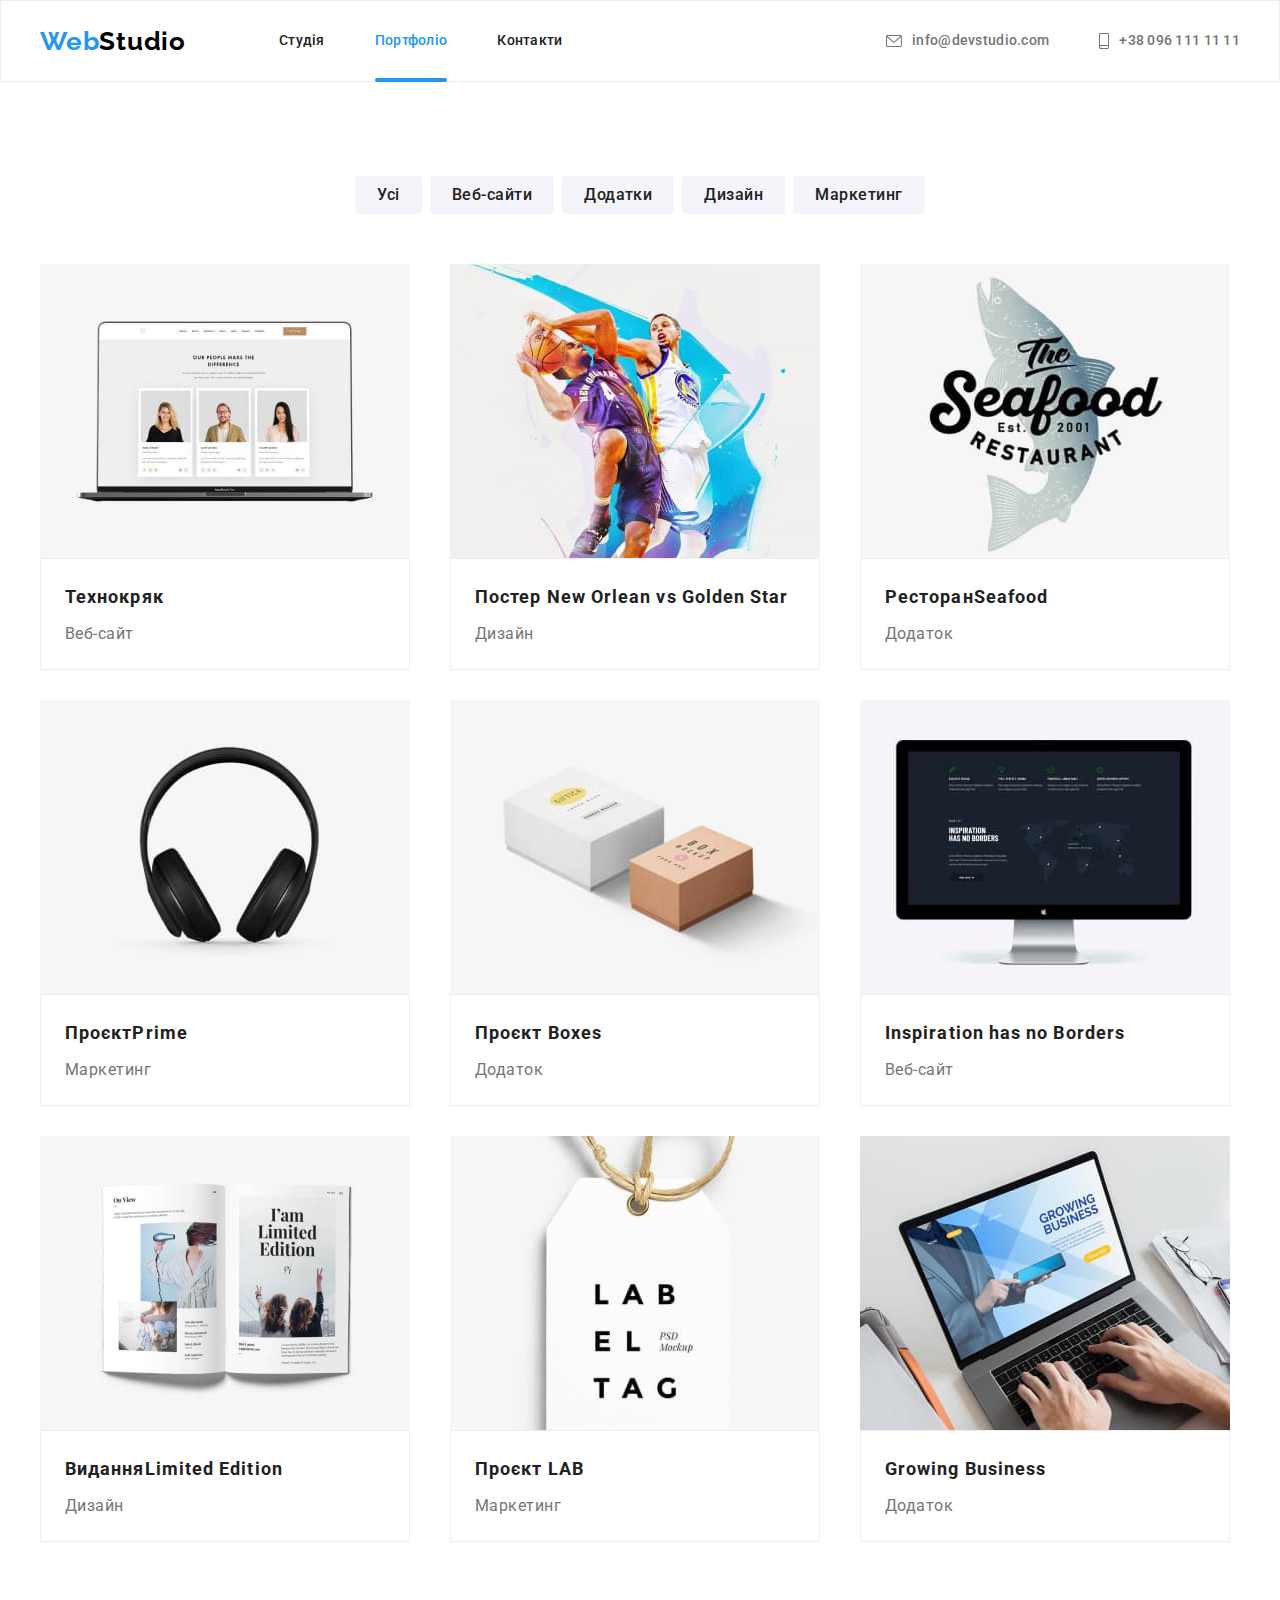
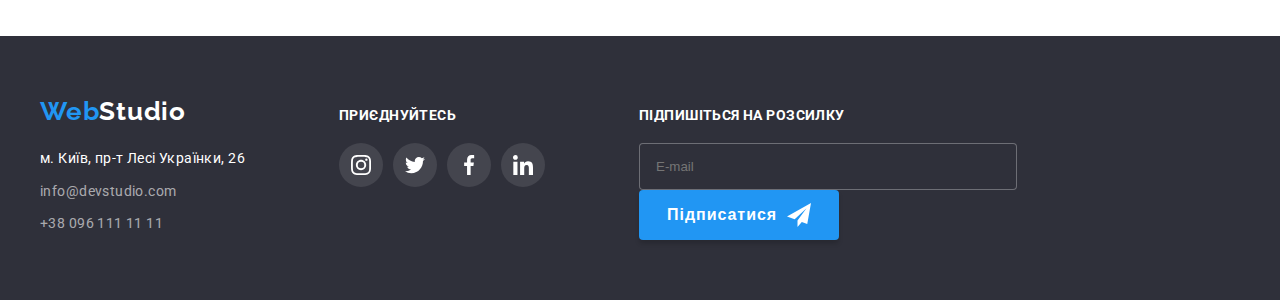
==== portfolio.html @ bb47cf42 "add main files" ====
<!DOCTYPE html>
<html lang="uk">
  <head>
    <meta charset="UTF-8" />
    <meta http-equiv="X-UA-Compatible" content="IE=edge" />
    <meta name="viewport" content="width=device-width, initial-scale=1.0" />
    <title>Портфоліо</title>
    <link rel="preconnect" href="https://fonts.googleapis.com" />
    <link rel="preconnect" href="https://fonts.gstatic.com" crossorigin />
    <link
      href="https://fonts.googleapis.com/css2?family=Raleway:wght@700&family=Roboto:wght@400;500;700;900&display=swap"
      rel="stylesheet"
    />
    <link rel="stylesheet" href="./css/style.css" />
  </head>
  <body>
    <!--Шапка документа-->
    <header class="header">
      <!--Навігація-->
      <div class="container nav-flex">
        <nav class="nav">
          <a href="./index.html" class="logo link"
            >Web<span class="logo-dark">Studio</span></a
          >
          <ul class="nav-list list">
            <li class="nav-item">
              <a href="./index.html" class="nav-link link">Студія</a>
            </li>
            <li class="nav-item">
              <a href="./portfolio.html" class="nav-link link current"
                >Портфоліо</a
              >
            </li>
            <li class="nav-item">
              <a href="#" class="nav-link link">Контакти</a>
            </li>
          </ul>
        </nav>
        <!--Контактна інформація-->
        <ul class="contact-list list">
          <li class="contact-item">
            <a href="mailto:info@devstudio.com" class="contact-link link">
              <svg class="contact-icon" width="16" height="12">
                <use href="./images/symbol-defs.svg#icon-mail"></use>
              </svg>
              info@devstudio.com</a
            >
          </li>
          <li class="contact-item">
            <a href="tel:+380961111111" class="contact-link link">
              <svg class="contact-icon" width="10" height="16">
                <use href="./images/symbol-defs.svg#icon-smartphone"></use>
              </svg>
              +38 096 111 11 11</a
            >
          </li>
        </ul>
      </div>
    </header>
    <!-- Основний контент -->
    <main>
      <section class="filter section">
        <div class="container">
          <h1 class="visually-hidden title">Фільтри</h1>
          <ul class="filter-list list">
            <li class="filter-item">
              <button class="filter-button" type="button">Усі</button>
            </li>
            <li class="filter-item">
              <button class="filter-button" type="button">Веб-сайти</button>
            </li>
            <li class="filter-item">
              <button class="filter-button" type="button">Додатки</button>
            </li>
            <li class="filter-item">
              <button class="filter-button" type="button">Дизайн</button>
            </li>
            <li class="filter-item">
              <button class="filter-button" type="button">Маркетинг</button>
            </li>
          </ul>
          <ul class="card-list list">
            <li class="card-item">
              <a href="#" class="card-link link">
                <div class="card-thumb">
                  <img
                    src="./images/picture.jpg"
                    alt="мак бук з відкритим сайтом"
                    width="370"
                    class="card-img"
                  />
                  <div class="card-overlay">
                    <p class="bg-text">
                      Ресурс пропонує комплексні пропозиції з різним рівнем
                      функціоналу та сервісів. Все це дозволить відвідувачу
                      отримати вичерпні відомості про компанію чи приватну
                      особу.
                    </p>
                  </div>
                </div>
                <div class="card-box">
                  <h2 class="card-title">Технокряк</h2>
                  <p class="card-text">Веб-сайт</p>
                </div>
              </a>
            </li>
            <li class="card-item">
              <a href="#" class="card-link link">
                <div class="card-thumb">
                  <img
                    src="./images/picture2.jpg"
                    alt="двоє чоловіків грають в баскетбол"
                    width="370"
                    class="card-img"
                  />
                  <div class="card-overlay">
                    <p class="bg-text">
                      Ресурс пропонує комплексні пропозиції з різним рівнем
                      функціоналу та сервісів. Все це дозволить відвідувачу
                      отримати вичерпні відомості про компанію чи приватну
                      особу.
                    </p>
                  </div>
                </div>
                <div class="card-box">
                  <h2 class="card-title">
                    Постер <span lang="en">New Orlean vs Golden Star</span>
                  </h2>
                  <p class="card-text">Дизайн</p>
                </div>
              </a>
            </li>
            <li class="card-item">
              <a href="#" class="card-link link">
                <div class="card-thumb">
                  <img
                    src="./images/picture3.jpg"
                    alt="логотип ресторану море їжі"
                    width="370"
                    class="card-img"
                  />
                  <div class="card-overlay">
                    <p class="bg-text">
                      Ресурс пропонує комплексні пропозиції з різним рівнем
                      функціоналу та сервісів. Все це дозволить відвідувачу
                      отримати вичерпні відомості про компанію чи приватну
                      особу.
                    </p>
                  </div>
                </div>
                <div class="card-box">
                  <h2 class="card-title">
                    Ресторан<span lang="en">Seafood</span>
                  </h2>
                  <p class="card-text">Додаток</p>
                </div>
              </a>
            </li>
            <li class="card-item">
              <a href="#" class="card-link link">
                <div class="card-thumb">
                  <img
                    src="./images/picture4.jpg"
                    alt="навушники"
                    width="370"
                  />
                  <div class="card-overlay">
                    <p class="bg-text">
                      Ресурс пропонує комплексні пропозиції з різним рівнем
                      функціоналу та сервісів. Все це дозволить відвідувачу
                      отримати вичерпні відомості про компанію чи приватну
                      особу.
                    </p>
                  </div>
                </div>
                <div class="card-box">
                  <h2 class="card-title">Проєкт<span lang="en">Prime</span></h2>
                  <p class="card-text">Маркетинг</p>
                </div>
              </a>
            </li>
            <li class="card-item">
              <a href="#" class="card-link link">
                <div class="card-thumb">
                  <img
                    src="./images/picture5.jpg"
                    alt="біла та коричнева коробочка"
                    width="370"
                    class="card-img"
                  />
                  <div class="card-overlay">
                    <p class="bg-text">
                      Ресурс пропонує комплексні пропозиції з різним рівнем
                      функціоналу та сервісів. Все це дозволить відвідувачу
                      отримати вичерпні відомості про компанію чи приватну
                      особу.
                    </p>
                  </div>
                </div>
                <div class="card-box">
                  <h2 class="card-title">
                    Проєкт <span lang="en">Boxes</span>
                  </h2>
                  <p class="card-text">Додаток</p>
                </div>
              </a>
            </li>
            <li class="card-item">
              <a href="#" class="card-link link">
                <div class="card-thumb">
                  <img
                    src="./images/picture6.jpg"
                    alt="монітор компанії apple"
                    width="370"
                    class="card-img"
                  />
                  <div class="card-overlay">
                    <p class="bg-text">
                      Ресурс пропонує комплексні пропозиції з різним рівнем
                      функціоналу та сервісів. Все це дозволить відвідувачу
                      отримати вичерпні відомості про компанію чи приватну
                      особу.
                    </p>
                  </div>
                </div>
                <div class="card-box">
                  <h2 class="card-title">
                    <span lang="en">Inspiration has no Borders</span>
                  </h2>
                  <p class="card-text">Веб-сайт</p>
                </div>
              </a>
            </li>
            <li class="card-item">
              <a href="#" class="card-link link">
                <div class="card-thumb">
                  <img
                    src="./images/picture7.jpg"
                    alt="відкриті сторінки журналу"
                    width="370"
                    class="card-img"
                  />
                  <div class="card-overlay">
                    <p class="bg-text">
                      Ресурс пропонує комплексні пропозиції з різним рівнем
                      функціоналу та сервісів. Все це дозволить відвідувачу
                      отримати вичерпні відомості про компанію чи приватну
                      особу.
                    </p>
                  </div>
                </div>
                <div class="card-box">
                  <h2 class="card-title">
                    Видання<span lang="en">Limited Edition</span>
                  </h2>
                  <p class="card-text">Дизайн</p>
                </div>
              </a>
            </li>
            <li class="card-item">
              <a href="#" class="card-link link">
                <div class="card-thumb">
                  <img
                    src="./images/picture8.jpg"
                    alt="біла бирка на мотузці"
                    width="370"
                    class="card-img"
                  />
                  <div class="card-overlay">
                    <p class="bg-text">
                      Ресурс пропонує комплексні пропозиції з різним рівнем
                      функціоналу та сервісів. Все це дозволить відвідувачу
                      отримати вичерпні відомості про компанію чи приватну
                      особу.
                    </p>
                  </div>
                </div>
                <div class="card-box">
                  <h2 class="card-title">Проєкт LAB</h2>
                  <p class="card-text">Маркетинг</p>
                </div>
              </a>
            </li>
            <li class="card-item">
              <a href="#" class="card-link link">
                <div class="card-thumb">
                  <img
                    src="./images/picture9.jpg"
                    alt="ноутбук із сайтом Growing Business"
                    width="370"
                    class="card-img"
                  />
                  <div class="card-overlay">
                    <p class="bg-text">
                      Ресурс пропонує комплексні пропозиції з різним рівнем
                      функціоналу та сервісів. Все це дозволить відвідувачу
                      отримати вичерпні відомості про компанію чи приватну
                      особу.
                    </p>
                  </div>
                </div>
                <div class="card-box">
                  <h2 class="card-title">
                    <span lang="en">Growing Business</span>
                  </h2>
                  <p class="card-text">Додаток</p>
                </div>
              </a>
            </li>
          </ul>
        </div>
      </section>
    </main>
    <!--Підвал сторінки-->
    <footer class="footer">
      <div class="container footer-container">
        <div class="address-container">
          <a href="./index.html" class="logo link"
            >Web<span class="logo-light">Studio</span></a
          >
          <address class="address">
            <ul class="address-list list">
              <li class="address-item">
                <a
                  href="https://goo.gl/maps/JyWRD4vzPV1qkV4U6"
                  target="_blank"
                  rel="noreferrer noopener"
                  class="address-link link"
                  >м. Київ, пр-т Лесі Українки, 26</a
                >
              </li>
              <li class="address-item">
                <a href="mailto:info@devstudio.com" class="address-contact link"
                  >info@devstudio.com</a
                >
              </li>
              <li class="address-item">
                <a href="tel:+380961111111" class="address-contact link"
                  >+38 096 111 11 11</a
                >
              </li>
            </ul>
          </address>
        </div>
        <div class="join-container">
          <h2 class="join-title">Приєднуйтесь</h2>
          <ul class="join-list list">
            <li class="join-item">
              <a href="" class="join-link link">
                <svg class="join-svg" width="20" height="20">
                  <use href="./images/symbol-defs.svg#icon-instagram"></use>
                </svg>
              </a>
            </li>
            <li class="join-item">
              <a href="" class="join-link link">
                <svg class="join-svg" width="20" height="20">
                  <use href="./images/symbol-defs.svg#icon-twitter"></use>
                </svg>
              </a>
            </li>
            <li class="join-item">
              <a href="" class="join-link link">
                <svg class="join-svg" width="20" height="20">
                  <use href="./images/symbol-defs.svg#icon-facebook"></use>
                </svg>
              </a>
            </li>
            <li class="join-item">
              <a href="" class="join-link link">
                <svg class="join-svg" width="20" height="20">
                  <use href="./images/symbol-defs.svg#icon-linkedin"></use>
                </svg>
              </a>
            </li>
          </ul>
        </div>
        <div class="form-container">
          <form class="footer-form">
            <p class="form-text">Підпишіться на розсилку</p>
            <label id="email"></label>
            <input
              class="input-form"
              type="email"
              name="email"
              id="email"
              placeholder="E-mail"
            />
            <button class="form-btn" type="submit">Підписатися</button>
          </form>
        </div>
      </div>
    </footer>
  </body>
</html>
---- css/style.css ----
:root {
  --main-light-color: #ffffff;
  --main-font-color: #757575;
  --secondory-font-color: #212121;
  --accent-color: #2196f3;
  --secondary-accent-color: #188ce8;
  --logo-color: #000000;
  --boder-bg-color: #2f303a;
  --section-team-bg-color: #f5f4fa;
  --address-text-color: rgba(255, 255, 255, 0.6);
  --border-color: #eeeeee;
  --border-header-color: #ececec;
  --shadow-btn-color: rgba(0, 0, 0, 0.15);
  --icon-color: #afb1b8;
  --time-function: cubic-bezier(0.4, 0, 0.2, 1);
}

/* Загальні стилі */
body {
  margin: 0;
  font-family: "Roboto", sans-serif;
  font-size: 14px;

  color: var(--main-font-color);
  background-color: var(--main-light-color);
}
.list {
  list-style: none;
}
.link {
  text-decoration: none;
}
h1,
h2,
h3,
h4,
h5,
h6,
p,
ul {
  margin: 0;
  padding: 0;
}
img {
  display: block;
  max-width: 100%;
  height: auto;
}

.container {
  width: 1200px;
  margin-left: auto;
  margin-right: auto;
  padding-left: 15px;
  padding-right: 15px;
}

.section {
  width: 100%;
  padding-top: 94px;
  padding-bottom: 94px;
}
/* Стилі для шапки сторінок*/
.header {
  border: 1px solid var(--border-header-color);
}

.nav-flex,
.nav,
.contact-list {
  display: flex;
  align-items: center;
}
.logo,
.logo-dark {
  font-family: "Raleway";
  font-style: normal;

  color: var(--accent-color);
  font-weight: 700;
  font-size: 26px;
  line-height: 1.19;
  letter-spacing: 0.03em;
}
.logo-dark {
  color: var(--logo-color);
}

.nav-list {
  display: flex;
  gap: 50px;
  margin-left: 93px;
}

.nav-link {
  position: relative;
  display: block;
  padding-top: 32px;
  padding-bottom: 32px;

  color: var(--secondory-font-color);
  font-weight: 500;
  line-height: 1.14;
  letter-spacing: 0.02em;
  transition: color 250ms var(--time-function);
}
.nav-link.current {
  color: var(--accent-color);
}
.current::after {
  position: absolute;
  left: 0;
  bottom: -1px;
  content: "";
  display: block;
  width: 100%;
  height: 4px;
  border-radius: 2px;

  background: var(--accent-color);
}
.nav-link:hover,
.nav-link:focus {
  color: var(--accent-color);
}

.contact-list {
  display: flex;
  margin-left: auto;
  gap: 50px;
}

.contact-link {
  display: flex;
  justify-content: center;
  align-items: center;
  padding-top: 32px;
  padding-bottom: 32px;
  gap: 10px;

  color: var(--main-font-color);
  font-weight: 500;
  line-height: 1.14;
  letter-spacing: 0.02em;
  transition: color 250ms var(--time-function);
}
.contact-link:hover,
.contact-link:focus {
  color: var(--accent-color);
}

.contact-icon {
  fill: currentColor;
}

/* Стилі для hero секції */
.hero {
  max-width: 1600px;
  height: 600px;
  margin-right: auto;
  margin-left: auto;
  padding-top: 200px;
  padding-bottom: 200px;

  background-color: var(--boder-bg-color);
  background-image: linear-gradient(
      to right,
      rgba(47, 48, 58, 0.4),
      rgba(47, 48, 58, 0.4)
    ),
    url(../images/team-work.jpg);
  background-repeat: no-repeat;
  background-position: center;
  background-size: cover;
  text-align: center;
}

.hero-title {
  width: 696px;
  margin-right: auto;
  margin-bottom: 30px;
  margin-left: auto;

  color: var(--main-light-color);
  font-weight: 900;
  font-size: 44px;
  line-height: 1.36;
  letter-spacing: 0.06em;
  text-transform: uppercase;
}

.btn {
  display: inline-block;
  padding: 10px 32px;
  min-width: 216px;
  box-shadow: 0px 4px 4px var(--shadow-btn-color);
  border-radius: 4px;
  border: none;
  cursor: pointer;

  color: var(--main-light-color);
  background: var(--accent-color);
  font-weight: 700;
  font-size: 16px;
  line-height: 1.87;
  letter-spacing: 0.06em;
  transition: background-color 250ms var(--time-function);
}
.btn:hover,
.btn:focus {
  background-color: var(--secondary-accent-color);
}

/* Стилізація Особливостей */
.visually-hidden {
  position: absolute;
  white-space: nowrap;
  width: 1px;
  height: 1px;
  overflow: hidden;
  border: 0;
  padding: 0;
  clip: rect(0 0 0 0);
  clip-path: inset(50%);
  margin: -1px;
}

.feature-list {
  display: flex;
  flex-direction: row;
  gap: 30px;
}

.feature-item {
  width: 270px;
}

.group-icons {
  display: flex;
  width: 270px;
  height: 120px;
  margin-bottom: 30px;
  justify-content: center;
  align-items: center;
  border-radius: 4px;

  background-color: var(--section-team-bg-color);
}

.feature-title {
  margin-bottom: 10px;

  color: var(--secondory-font-color);
  font-size: 14px;
  line-height: 1.14;
  letter-spacing: 0.03em;
  text-transform: uppercase;
}

.feature-text {
  width: 270px;

  line-height: 1.71;
  letter-spacing: 0.03em;
}
/* Стилізація секції "чим ми займаємось" */
.title {
  margin-bottom: 50px;

  color: var(--secondory-font-color);
  font-size: 36px;
  line-height: 1.16;
  letter-spacing: 0.03em;
  text-align: center;
}
.about.section {
  padding-top: 0;
}
.about-list {
  display: flex;
  flex-direction: row;
  gap: 30px;
}

.about-thumb {
  position: relative;
}
.bg-thumb {
  position: absolute;
  bottom: 0;
  display: flex;
  justify-content: center;
  align-items: center;
}
.bg-thumb::before {
  content: "";
  width: 370px;
  height: 70px;

  background-color: rgba(47, 48, 58, 0.8);
}
.about-text {
  position: absolute;

  color: var(--main-light-color);
  font-weight: 700;
  font-size: 14px;
  line-height: calc(16 / 14);
  letter-spacing: 0.03em;
  text-transform: uppercase;
}

/* Стилізація секції "Наша команда" */
.team {
  background-color: var(--section-team-bg-color);
}
.team-list {
  display: flex;
  flex-direction: row;
  gap: 30px;
}
.team-box {
  width: 270px;
  padding-top: 30px;
  padding-bottom: 30px;
  box-shadow: 0px 1px 3px rgba(0, 0, 0, 0.12), 0px 1px 1px rgba(0, 0, 0, 0.14),
    0px 2px 1px rgba(0, 0, 0, 0.2);
  border-radius: 0px 0px 4px 4px;

  background-color: var(--main-light-color);
  text-align: center;
}
.team-title {
  margin-bottom: 10px;

  color: var(--secondory-font-color);
  font-size: 16px;
  line-height: 1.18;
  letter-spacing: 0.03em;
}
.team-text {
  margin-bottom: 16px;
}

.icon-list {
  display: flex;
  justify-content: center;
  align-items: center;
  gap: 10px;
}
.icon-link {
  display: flex;
  justify-content: center;
  align-items: center;
  width: 44px;
  height: 44px;
  border-radius: 50%;

  color: var(--icon-color);
  background-color: var(--main-light-color);
  transition: background-color 250ms var(--time-function),
    color 250ms var(--time-function);
}
.icon-link:hover,
.icon-link:focus {
  color: var(--main-light-color);
  background-color: var(--accent-color);
}
.icon-svg {
  fill: currentColor;
}
/* Постійні клієнти */
.customers-list {
  display: flex;
  flex-direction: row;
  justify-content: center;
  gap: 30px;
}

.customers-link {
  display: flex;
  width: 170px;
  height: 92px;
  justify-content: center;
  align-items: center;
  border: 1px solid #afb1b8;
  border-radius: 4px;

  color: var(--icon-color);
  border-color: var(--icon-color);
  transition: background-color 250ms var(--time-function),
    color 250ms var(--time-function);
}

.customers-link:hover,
.customers-link:focus {
  color: var(--accent-color);
  border-color: var(--accent-color);
}
.customers-icon {
  fill: currentColor;
}
/* Стилізація для сторінки портфоліо  */
/* Основний контент\фільтр секція */

.filter-list {
  display: flex;
  flex-direction: row;
  justify-content: center;
  gap: 8px;
  margin-bottom: 50px;
}
.filter-button {
  padding: 6px 22px;
  border-radius: 4px;
  border: none;
  cursor: pointer;

  color: var(--secondory-font-color);
  background: var(--section-team-bg-color);
  font-family: inherit;
  font-weight: 500;
  font-size: 16px;
  line-height: 1.62;
  letter-spacing: 0.03em;
  text-align: center;
  transition: background-color 250ms var(--time-function),
    color 250ms var(--time-function), box-shadow 250ms var(--time-function);
}
.filter-button:hover,
.filter-button:focus {
  box-shadow: 0px 3px 1px rgba(0, 0, 0, 0.1), 0px 1px 2px rgba(0, 0, 0, 0.08),
    0px 2px 2px rgba(0, 0, 0, 0.12);

  color: var(--main-light-color);
  background-color: var(--accent-color);
}

/* СТИЛІЗАЦІЯ ФІЛЬТРІВ */
.card-list {
  display: flex;
  flex-wrap: wrap;
  margin-bottom: -30px;
  margin-right: -30px;
}
.card-item {
  width: calc(100% / 3 - 30px);
  margin-right: 30px;
  margin-bottom: 30px;
}

.card-thumb {
  position: relative;
  overflow: hidden;
}

.card-overlay {
  position: absolute;
  top: 0;
  left: 0;
  width: 100%;
  height: 294px;

  background-color: rgba(33, 150, 243, 0.9);

  transform: translateY(100%);
  transition: transform 250ms var(--time-function);
}

.card-link:hover .card-overlay,
.card-link:focus .card-overlay {
  transform: translateY(0);
}

.bg-text {
  position: absolute;
  top: 50%;
  left: 50%;
  transform: translate(-50%, -50%);
  width: 322px;
  height: 168px;

  color: var(--main-light-color);
  font-size: 18px;
  line-height: calc(28 / 18);
  letter-spacing: 0.03em;
}

.card-link {
  display: inline-block;
  transition: box-shadow 250ms var(--time-function);
}
.card-link:hover,
.card-link:focus {
  box-shadow: 0px 1px 1px rgba(0, 0, 0, 0.12), 0px 4px 4px rgba(0, 0, 0, 0.06),
    1px 4px 6px rgba(0, 0, 0, 0.16);
}

.card-box {
  padding: 20px 24px;
  border: 1px solid var(--border-color);

  background-color: var(--main-light-color);
}
.card-title {
  margin-bottom: 4px;

  color: var(--secondory-font-color);
  font-weight: 700;
  font-size: 18px;
  line-height: 2;
  letter-spacing: 0.06em;
}
.card-text {
  color: var(--main-font-color);
  font-size: 16px;
  line-height: 1.87;
  letter-spacing: 0.03em;
}

/* Стилізація підвалу сторінок */
.footer {
  padding-top: 60px;
  padding-bottom: 60px;

  background-color: var(--boder-bg-color);
}

.footer .logo {
  display: inline-block;
  margin-bottom: 20px;
}
.logo-light {
  color: var(--main-light-color);
}
.address {
  font-style: normal;
}

.address-item:not(:last-child) {
  margin-bottom: 9px;
}

.address-link {
  color: var(--main-light-color);
  letter-spacing: 0.03em;
  margin-bottom: 9px;
  line-height: 1.71;

  transition: color 250ms var(--time-function);
}
.address-link:hover,
.address-link:focus {
  color: var(--accent-color);
}

.address-contact {
  color: var(--address-text-color);
  letter-spacing: 0.03em;
  line-height: 1.71;
  transition: color 250ms var(--time-function);
}
.address-contact:hover,
.address-contact:focus {
  color: var(--accent-color);
}

.footer-container {
  display: flex;
  align-items: baseline;
  gap: 94px;
}

.join-title {
  margin-bottom: 20px;
  color: var(--main-light-color);

  font-weight: 700;
  font-size: 14px;
  line-height: calc(16 / 14);
  letter-spacing: 0.03em;
  text-transform: uppercase;
}

.join-list {
  display: flex;
  justify-content: center;
  align-items: center;
  gap: 10px;
}
.join-link {
  display: flex;
  width: 44px;
  height: 44px;
  justify-content: center;
  align-items: center;
  border-radius: 50%;

  color: var(--main-light-color);
  background-color: rgba(255, 255, 255, 0.1);
  transition: background-color 250ms var(--time-function);
}

.join-link:hover,
.join-link:focus {
  background-color: var(--accent-color);
}
.join-svg {
  fill: currentColor;
}
/* FORM STYLE FOOTER*/

.form-text {
  margin-bottom: 20px;

  color: var(--main-light-color);
  font-weight: 700;
  font-size: 14px;
  line-height: calc(16 / 14);
  letter-spacing: 0.03em;
  text-transform: uppercase;
}
.input-box {
  display: flex;
}
.input-form {
  display: block;
  width: 358px;
  padding-top: 15px;
  padding-bottom: 15px;
  padding-left: 16px;
  margin-right: 12px;
  border: 1px solid rgba(255, 255, 255, 0.3);
  border-radius: 4px;
  outline: none;

  background-color: var(--boder-bg-color);
}

.form-btn {
  position: relative;
  padding: 10px 62px 10px 28px;
  box-shadow: 0px 4px 4px rgba(0, 0, 0, 0.15);
  border-radius: 4px;
  border: none;
  cursor: pointer;

  background: var(--accent-color);
  fill: var(--main-light-color);
  color: var(--main-light-color);
  font-weight: 700;
  font-size: 16px;
  line-height: calc(30 / 16);
  letter-spacing: 0.06em;
}
.form-btn::after {
  position: absolute;
  display: inline-block;
  content: "";
  width: 24px;
  height: 24px;
  margin-left: 10px;
  right: 28px;
  top: 50%;
  transform: translateY(-50%);

  background-image: url(../images/icon-send.svg);
}
/* Modal window */
.backdrop {
  position: fixed;
  top: 0;
  left: 0;

  width: 100%;
  height: 100%;

  background-color: rgba(0, 0, 0, 0.2);

  opacity: 1;
  transition: opacity 250ms var(--time-function);
}

.backdrop.is-hidden {
  visibility: hidden;
  opacity: 0;
  pointer-events: none;
}

.backdrop.is-hidden .modal {
  transform: translate(-50%, -50%) scale(1.5);
}

.modal {
  position: absolute;
  top: 50%;
  left: 50%;
  padding: 40px;
  width: 528px;
  height: 581px;
  border-radius: 4px;

  background: #ffffff;
  box-shadow: 0px 1px 3px rgba(0, 0, 0, 0.12), 0px 1px 1px rgba(0, 0, 0, 0.14),
    0px 2px 1px rgba(0, 0, 0, 0.2);

  transform: translate(-50%, -50%) scale(1);
  transition: transform 250ms var(--time-function);
}

.close {
  position: absolute;
  top: 8px;
  right: 8px;
  width: 30px;
  height: 30px;

  fill: var(--logo-color);
  background: var(--main-light-color);
  border: 1px solid rgba(0, 0, 0, 0.1);
  border-radius: 50%;
  cursor: pointer;
}
.close-svg {
  position: absolute;
  top: 50%;
  transform: translate(-50%, -50%);
  transition: fill 250ms var(--time-function);
}
.close:hover,
.close:focus {
  fill: var(--accent-color);
}

/* MODAL FORM STYLE */
/* CONTACT INFO */
.text-form {
  margin-bottom: 12px;

  color: var(--secondory-font-color);
  font-weight: 700;
  font-size: 20px;
  line-height: calc(23 / 20);
  text-align: center;
  letter-spacing: 0.03em;
}

.form-box {
  position: relative;
  margin-bottom: 10px;
}

.modal-label-form {
  display: inline-block;
  margin-bottom: 4px;

  font-weight: 400;
  font-size: 12px;
  line-height: calc(14 / 12);
  letter-spacing: 0.01em;
}
.modal-input-form {
  width: 448px;
  height: 40px;
  padding: 12px 12px 12px 42px;
  border: 1px solid rgba(33, 33, 33, 0.2);
  border-radius: 4px;

  transition: border-color 250ms var(--time-function) fill 250ms
    var(--time-function);
}
.modal-input-form:focus {
  border-color: var(--accent-color);
  outline: none;
}

.modal-form-svg {
  position: absolute;
  top: 50%;
  left: 12px;
  transform: translateY(-50%);
}
.modal-input-form:focus + .modal-form-svg {
  fill: var(--accent-color);
}
/* TEXTAREA */
.textarea-box {
  margin-bottom: 20px;
}
.textarea-form {
  width: 448px;
  height: 120px;
  padding: 12px 16px;
  border: 1px solid rgba(33, 33, 33, 0.2);
  border-radius: 4px;

  transition: border-color 250ms var(--time-function);
  resize: none;
}

.textarea-form:focus {
  border-color: var(--accent-color);
  outline: none;
}
.textarea-form::placeholder {
  color: rgba(117, 117, 117, 0.5);
  font-weight: 400;
  font-size: 12px;
  line-height: calc(14 / 12);
  letter-spacing: 0.01em;
}
/* CHECKBOX */

.input-checkbox {
  appearance: none;
}

.form-accep {
  display: flex;
  align-items: center;
  gap: 7px;
  margin-bottom: 30px;
}
.form-vector {
  display: inline-block;
  width: 16px;
  height: 15px;
  border: 2px solid var(--secondory-font-color);
  border-radius: 2px;
}

.input-checkbox:checked + .form-vector {
  border-color: var(--accent-color);
  background-color: var(--accent-color);
  background-image: url(../images/icon-check.svg);
  background-size: contain;
  background-position: center;
  background-origin: border-box;
}

.form-accep {
  font-weight: 400;
  font-size: 14px;
  line-height: calc(24 / 14);
  letter-spacing: 0.03em;
}
.form-link {
  color: var(--accent-color);
  font-weight: 400;
  font-size: 14px;
  line-height: 24px;
  letter-spacing: 0.03em;
  text-decoration: underline;
}
/* BUTTON */
.form-button {
  display: flex;
  margin-right: auto;
  margin-left: auto;
  padding: 10px 52px;
  box-shadow: 0px 4px 4px rgba(0, 0, 0, 0.15);
  border-radius: 4px;
  border: none;
  cursor: pointer;

  background-color: var(--accent-color);
  color: var(--main-light-color);
  font-weight: 700;
  font-size: 16px;
  line-height: calc(30 / 16);
  text-align: center;
  letter-spacing: 0.06em;

  transition: background-color 250ms var(--time-function);
}
.form-button:hover,
.form-button:focus {
  background-color: var(--secondary-accent-color);
}
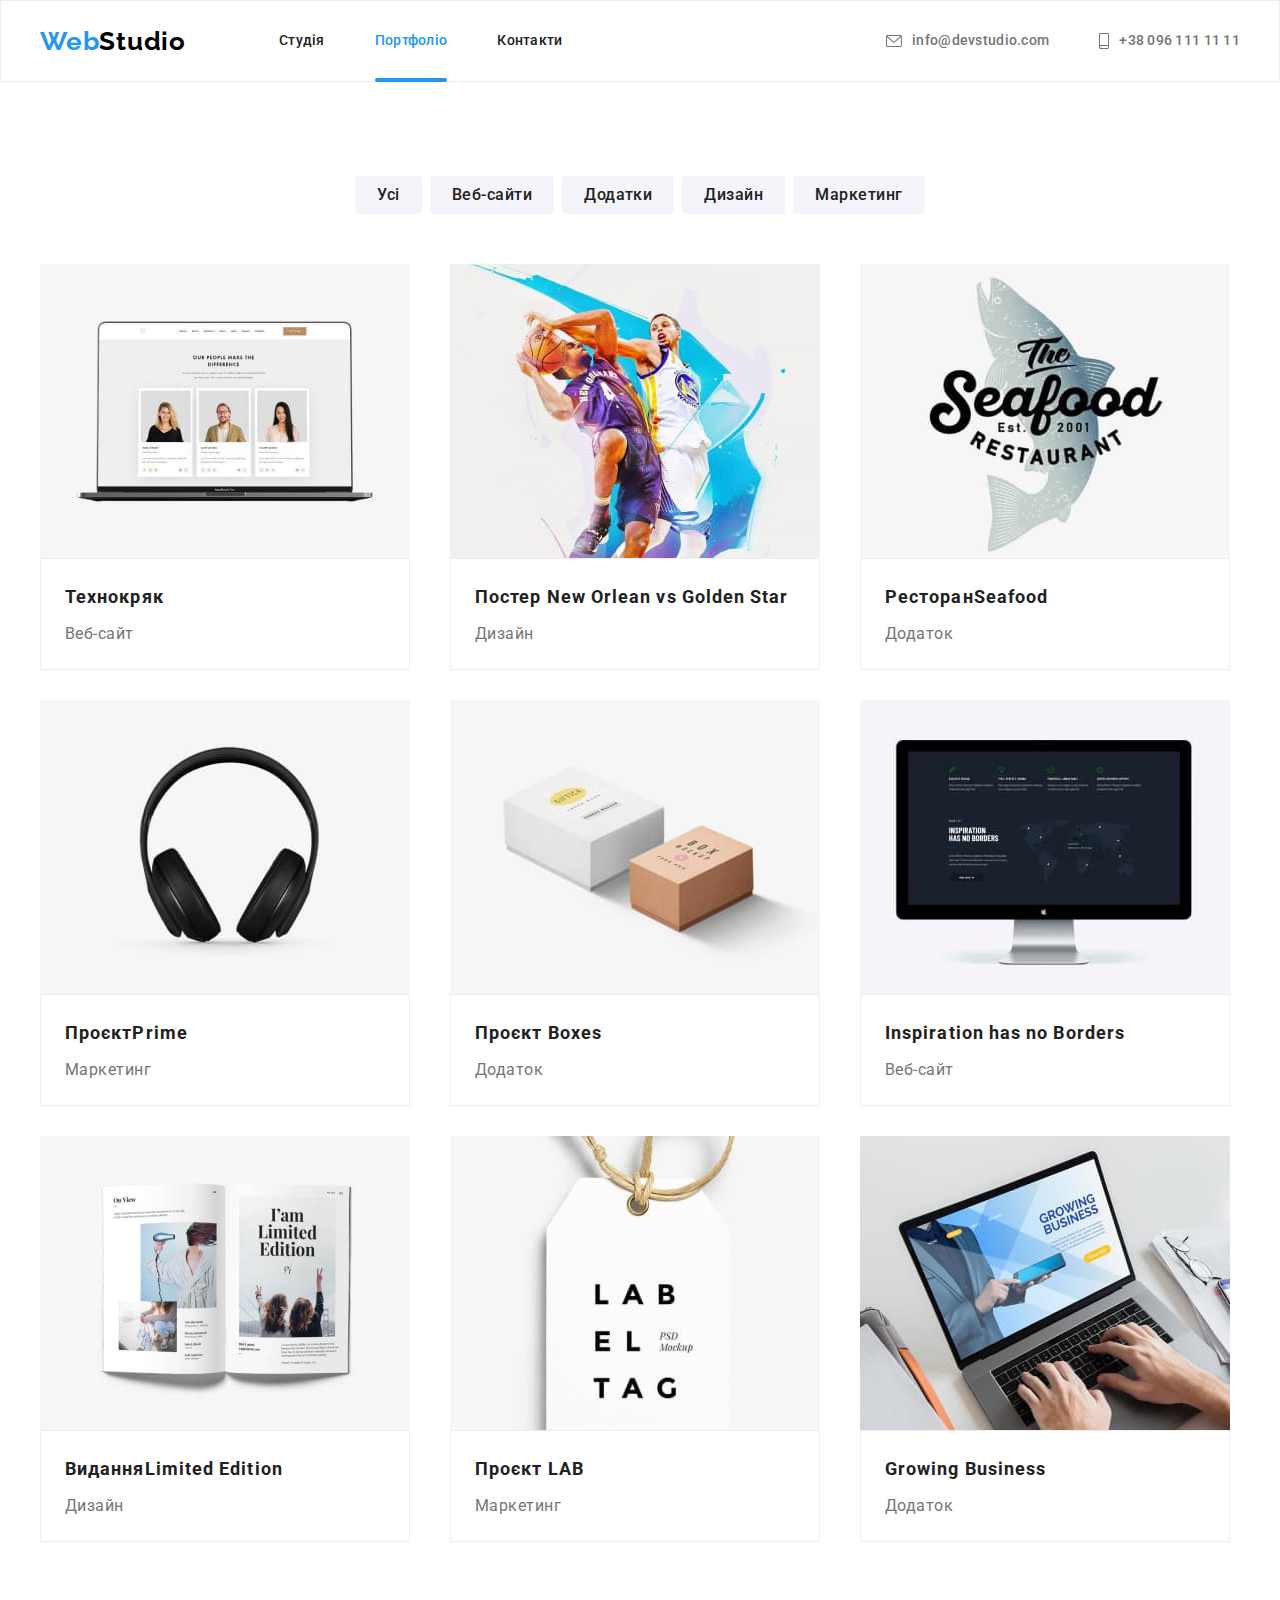
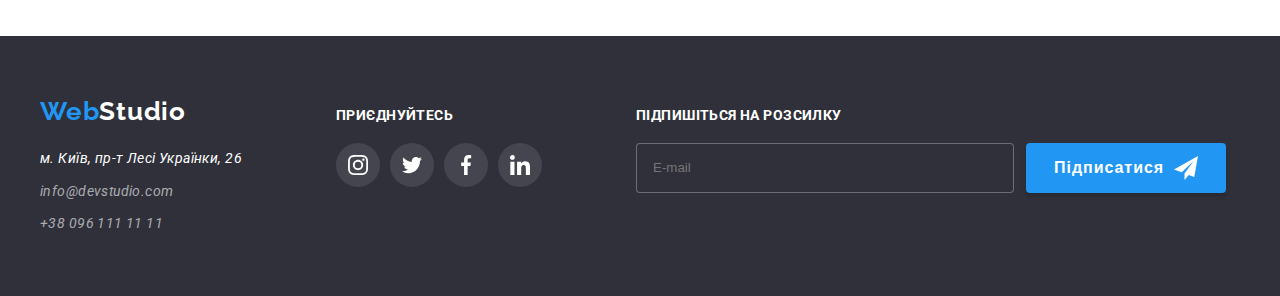
==== commit c1cae1f2: "styles from BEM" ====
--- a/portfolio.html
+++ b/portfolio.html
@@ -16,39 +16,40 @@
   <body>
     <!--Шапка документа-->
     <header class="header">
-      <!--Навігація-->
-      <div class="container nav-flex">
+      <div class="container nav__flex">
         <nav class="nav">
           <a href="./index.html" class="logo link"
-            >Web<span class="logo-dark">Studio</span></a
+            >Web<span class="logo--dark">Studio</span></a
           >
-          <ul class="nav-list list">
-            <li class="nav-item">
-              <a href="./index.html" class="nav-link link">Студія</a>
-            </li>
-            <li class="nav-item">
-              <a href="./portfolio.html" class="nav-link link current"
+          <ul class="nav__list list">
+            <li class="nav__item">
+              <a href="./index.html" class="nav__link link">Студія</a>
+            </li>
+            <li class="nav__item">
+              <a
+                href="./portfolio.html"
+                class="nav__link nav__link--current link"
                 >Портфоліо</a
               >
             </li>
-            <li class="nav-item">
-              <a href="#" class="nav-link link">Контакти</a>
+            <li class="nav__item">
+              <a href="#" class="nav__link link">Контакти</a>
             </li>
           </ul>
         </nav>
         <!--Контактна інформація-->
-        <ul class="contact-list list">
-          <li class="contact-item">
-            <a href="mailto:info@devstudio.com" class="contact-link link">
-              <svg class="contact-icon" width="16" height="12">
+        <ul class="contact__list list">
+          <li class="contact__item">
+            <a href="mailto:info@devstudio.com" class="contact__link link">
+              <svg class="contact__icon" width="16" height="12">
                 <use href="./images/symbol-defs.svg#icon-mail"></use>
               </svg>
               info@devstudio.com</a
             >
           </li>
-          <li class="contact-item">
-            <a href="tel:+380961111111" class="contact-link link">
-              <svg class="contact-icon" width="10" height="16">
+          <li class="contact__item">
+            <a href="tel:+380961111111" class="contact__link link">
+              <svg class="contact__icon" width="10" height="16">
                 <use href="./images/symbol-defs.svg#icon-smartphone"></use>
               </svg>
               +38 096 111 11 11</a
@@ -62,248 +63,242 @@
       <section class="filter section">
         <div class="container">
           <h1 class="visually-hidden title">Фільтри</h1>
-          <ul class="filter-list list">
-            <li class="filter-item">
-              <button class="filter-button" type="button">Усі</button>
-            </li>
-            <li class="filter-item">
-              <button class="filter-button" type="button">Веб-сайти</button>
-            </li>
-            <li class="filter-item">
-              <button class="filter-button" type="button">Додатки</button>
-            </li>
-            <li class="filter-item">
-              <button class="filter-button" type="button">Дизайн</button>
-            </li>
-            <li class="filter-item">
-              <button class="filter-button" type="button">Маркетинг</button>
+          <ul class="filter__list list">
+            <li>
+              <button class="filter__button" type="button">Усі</button>
+            </li>
+            <li>
+              <button class="filter__button" type="button">Веб-сайти</button>
+            </li>
+            <li>
+              <button class="filter__button" type="button">Додатки</button>
+            </li>
+            <li>
+              <button class="filter__button" type="button">Дизайн</button>
+            </li>
+            <li>
+              <button class="filter__button" type="button">Маркетинг</button>
             </li>
           </ul>
-          <ul class="card-list list">
-            <li class="card-item">
-              <a href="#" class="card-link link">
-                <div class="card-thumb">
+          <ul class="card list">
+            <li class="card__item">
+              <a href="#" class="card__link link">
+                <div class="card__thumb">
                   <img
                     src="./images/picture.jpg"
                     alt="мак бук з відкритим сайтом"
                     width="370"
-                    class="card-img"
-                  />
-                  <div class="card-overlay">
-                    <p class="bg-text">
-                      Ресурс пропонує комплексні пропозиції з різним рівнем
-                      функціоналу та сервісів. Все це дозволить відвідувачу
-                      отримати вичерпні відомості про компанію чи приватну
-                      особу.
-                    </p>
-                  </div>
-                </div>
-                <div class="card-box">
-                  <h2 class="card-title">Технокряк</h2>
-                  <p class="card-text">Веб-сайт</p>
-                </div>
-              </a>
-            </li>
-            <li class="card-item">
-              <a href="#" class="card-link link">
-                <div class="card-thumb">
+                  />
+                  <div class="card-overlay">
+                    <p class="card-overlay__text">
+                      Ресурс пропонує комплексні пропозиції з різним рівнем
+                      функціоналу та сервісів. Все це дозволить відвідувачу
+                      отримати вичерпні відомості про компанію чи приватну
+                      особу.
+                    </p>
+                  </div>
+                </div>
+                <div class="card__box">
+                  <h2 class="card__title">Технокряк</h2>
+                  <p class="card__text">Веб-сайт</p>
+                </div>
+              </a>
+            </li>
+            <li class="card__item">
+              <a href="#" class="card__link link">
+                <div class="card__thumb">
                   <img
                     src="./images/picture2.jpg"
                     alt="двоє чоловіків грають в баскетбол"
                     width="370"
-                    class="card-img"
-                  />
-                  <div class="card-overlay">
-                    <p class="bg-text">
-                      Ресурс пропонує комплексні пропозиції з різним рівнем
-                      функціоналу та сервісів. Все це дозволить відвідувачу
-                      отримати вичерпні відомості про компанію чи приватну
-                      особу.
-                    </p>
-                  </div>
-                </div>
-                <div class="card-box">
-                  <h2 class="card-title">
+                  />
+                  <div class="card-overlay">
+                    <p class="card-overlay__text">
+                      Ресурс пропонує комплексні пропозиції з різним рівнем
+                      функціоналу та сервісів. Все це дозволить відвідувачу
+                      отримати вичерпні відомості про компанію чи приватну
+                      особу.
+                    </p>
+                  </div>
+                </div>
+                <div class="card__box">
+                  <h2 class="card__title">
                     Постер <span lang="en">New Orlean vs Golden Star</span>
                   </h2>
-                  <p class="card-text">Дизайн</p>
-                </div>
-              </a>
-            </li>
-            <li class="card-item">
-              <a href="#" class="card-link link">
-                <div class="card-thumb">
+                  <p class="card__text">Дизайн</p>
+                </div>
+              </a>
+            </li>
+            <li class="card__item">
+              <a href="#" class="card__link link">
+                <div class="card__thumb">
                   <img
                     src="./images/picture3.jpg"
                     alt="логотип ресторану море їжі"
                     width="370"
-                    class="card-img"
-                  />
-                  <div class="card-overlay">
-                    <p class="bg-text">
-                      Ресурс пропонує комплексні пропозиції з різним рівнем
-                      функціоналу та сервісів. Все це дозволить відвідувачу
-                      отримати вичерпні відомості про компанію чи приватну
-                      особу.
-                    </p>
-                  </div>
-                </div>
-                <div class="card-box">
-                  <h2 class="card-title">
+                  />
+                  <div class="card-overlay">
+                    <p class="card-overlay__text">
+                      Ресурс пропонує комплексні пропозиції з різним рівнем
+                      функціоналу та сервісів. Все це дозволить відвідувачу
+                      отримати вичерпні відомості про компанію чи приватну
+                      особу.
+                    </p>
+                  </div>
+                </div>
+                <div class="card__box">
+                  <h2 class="card__title">
                     Ресторан<span lang="en">Seafood</span>
                   </h2>
-                  <p class="card-text">Додаток</p>
-                </div>
-              </a>
-            </li>
-            <li class="card-item">
-              <a href="#" class="card-link link">
-                <div class="card-thumb">
+                  <p class="card__text">Додаток</p>
+                </div>
+              </a>
+            </li>
+            <li class="card__item">
+              <a href="#" class="card__link link">
+                <div class="card__thumb">
                   <img
                     src="./images/picture4.jpg"
                     alt="навушники"
                     width="370"
                   />
                   <div class="card-overlay">
-                    <p class="bg-text">
-                      Ресурс пропонує комплексні пропозиції з різним рівнем
-                      функціоналу та сервісів. Все це дозволить відвідувачу
-                      отримати вичерпні відомості про компанію чи приватну
-                      особу.
-                    </p>
-                  </div>
-                </div>
-                <div class="card-box">
-                  <h2 class="card-title">Проєкт<span lang="en">Prime</span></h2>
-                  <p class="card-text">Маркетинг</p>
-                </div>
-              </a>
-            </li>
-            <li class="card-item">
-              <a href="#" class="card-link link">
-                <div class="card-thumb">
+                    <p class="card-overlay__text">
+                      Ресурс пропонує комплексні пропозиції з різним рівнем
+                      функціоналу та сервісів. Все це дозволить відвідувачу
+                      отримати вичерпні відомості про компанію чи приватну
+                      особу.
+                    </p>
+                  </div>
+                </div>
+                <div class="card__box">
+                  <h2 class="card__title">
+                    Проєкт<span lang="en">Prime</span>
+                  </h2>
+                  <p class="card__text">Маркетинг</p>
+                </div>
+              </a>
+            </li>
+            <li class="card__item">
+              <a href="#" class="card__link link">
+                <div class="card__thumb">
                   <img
                     src="./images/picture5.jpg"
                     alt="біла та коричнева коробочка"
                     width="370"
-                    class="card-img"
-                  />
-                  <div class="card-overlay">
-                    <p class="bg-text">
-                      Ресурс пропонує комплексні пропозиції з різним рівнем
-                      функціоналу та сервісів. Все це дозволить відвідувачу
-                      отримати вичерпні відомості про компанію чи приватну
-                      особу.
-                    </p>
-                  </div>
-                </div>
-                <div class="card-box">
-                  <h2 class="card-title">
+                  />
+                  <div class="card-overlay">
+                    <p class="card-overlay__text">
+                      Ресурс пропонує комплексні пропозиції з різним рівнем
+                      функціоналу та сервісів. Все це дозволить відвідувачу
+                      отримати вичерпні відомості про компанію чи приватну
+                      особу.
+                    </p>
+                  </div>
+                </div>
+                <div class="card__box">
+                  <h2 class="card__title">
                     Проєкт <span lang="en">Boxes</span>
                   </h2>
-                  <p class="card-text">Додаток</p>
-                </div>
-              </a>
-            </li>
-            <li class="card-item">
-              <a href="#" class="card-link link">
-                <div class="card-thumb">
+                  <p class="card__text">Додаток</p>
+                </div>
+              </a>
+            </li>
+            <li class="card__item">
+              <a href="#" class="card__link link">
+                <div class="card__thumb">
                   <img
                     src="./images/picture6.jpg"
                     alt="монітор компанії apple"
                     width="370"
-                    class="card-img"
-                  />
-                  <div class="card-overlay">
-                    <p class="bg-text">
-                      Ресурс пропонує комплексні пропозиції з різним рівнем
-                      функціоналу та сервісів. Все це дозволить відвідувачу
-                      отримати вичерпні відомості про компанію чи приватну
-                      особу.
-                    </p>
-                  </div>
-                </div>
-                <div class="card-box">
-                  <h2 class="card-title">
+                  />
+                  <div class="card-overlay">
+                    <p class="card-overlay__text">
+                      Ресурс пропонує комплексні пропозиції з різним рівнем
+                      функціоналу та сервісів. Все це дозволить відвідувачу
+                      отримати вичерпні відомості про компанію чи приватну
+                      особу.
+                    </p>
+                  </div>
+                </div>
+                <div class="card__box">
+                  <h2 class="card__title">
                     <span lang="en">Inspiration has no Borders</span>
                   </h2>
-                  <p class="card-text">Веб-сайт</p>
-                </div>
-              </a>
-            </li>
-            <li class="card-item">
-              <a href="#" class="card-link link">
-                <div class="card-thumb">
+                  <p class="card__text">Веб-сайт</p>
+                </div>
+              </a>
+            </li>
+            <li class="card__item">
+              <a href="#" class="card__link link">
+                <div class="card__thumb">
                   <img
                     src="./images/picture7.jpg"
                     alt="відкриті сторінки журналу"
                     width="370"
-                    class="card-img"
-                  />
-                  <div class="card-overlay">
-                    <p class="bg-text">
-                      Ресурс пропонує комплексні пропозиції з різним рівнем
-                      функціоналу та сервісів. Все це дозволить відвідувачу
-                      отримати вичерпні відомості про компанію чи приватну
-                      особу.
-                    </p>
-                  </div>
-                </div>
-                <div class="card-box">
-                  <h2 class="card-title">
+                  />
+                  <div class="card-overlay">
+                    <p class="card-overlay__text">
+                      Ресурс пропонує комплексні пропозиції з різним рівнем
+                      функціоналу та сервісів. Все це дозволить відвідувачу
+                      отримати вичерпні відомості про компанію чи приватну
+                      особу.
+                    </p>
+                  </div>
+                </div>
+                <div class="card__box">
+                  <h2 class="card__title">
                     Видання<span lang="en">Limited Edition</span>
                   </h2>
-                  <p class="card-text">Дизайн</p>
-                </div>
-              </a>
-            </li>
-            <li class="card-item">
-              <a href="#" class="card-link link">
-                <div class="card-thumb">
+                  <p class="card__text">Дизайн</p>
+                </div>
+              </a>
+            </li>
+            <li class="card__item">
+              <a href="#" class="card__link link">
+                <div class="card__thumb">
                   <img
                     src="./images/picture8.jpg"
                     alt="біла бирка на мотузці"
                     width="370"
-                    class="card-img"
-                  />
-                  <div class="card-overlay">
-                    <p class="bg-text">
-                      Ресурс пропонує комплексні пропозиції з різним рівнем
-                      функціоналу та сервісів. Все це дозволить відвідувачу
-                      отримати вичерпні відомості про компанію чи приватну
-                      особу.
-                    </p>
-                  </div>
-                </div>
-                <div class="card-box">
-                  <h2 class="card-title">Проєкт LAB</h2>
-                  <p class="card-text">Маркетинг</p>
-                </div>
-              </a>
-            </li>
-            <li class="card-item">
-              <a href="#" class="card-link link">
-                <div class="card-thumb">
+                  />
+                  <div class="card-overlay">
+                    <p class="card-overlay__text">
+                      Ресурс пропонує комплексні пропозиції з різним рівнем
+                      функціоналу та сервісів. Все це дозволить відвідувачу
+                      отримати вичерпні відомості про компанію чи приватну
+                      особу.
+                    </p>
+                  </div>
+                </div>
+                <div class="card__box">
+                  <h2 class="card__title">Проєкт LAB</h2>
+                  <p class="card__text">Маркетинг</p>
+                </div>
+              </a>
+            </li>
+            <li class="card__item">
+              <a href="#" class="card__link link">
+                <div class="card__thumb">
                   <img
                     src="./images/picture9.jpg"
                     alt="ноутбук із сайтом Growing Business"
                     width="370"
-                    class="card-img"
-                  />
-                  <div class="card-overlay">
-                    <p class="bg-text">
-                      Ресурс пропонує комплексні пропозиції з різним рівнем
-                      функціоналу та сервісів. Все це дозволить відвідувачу
-                      отримати вичерпні відомості про компанію чи приватну
-                      особу.
-                    </p>
-                  </div>
-                </div>
-                <div class="card-box">
-                  <h2 class="card-title">
+                  />
+                  <div class="card-overlay">
+                    <p class="card-overlay__text">
+                      Ресурс пропонує комплексні пропозиції з різним рівнем
+                      функціоналу та сервісів. Все це дозволить відвідувачу
+                      отримати вичерпні відомості про компанію чи приватну
+                      особу.
+                    </p>
+                  </div>
+                </div>
+                <div class="card__box">
+                  <h2 class="card__title">
                     <span lang="en">Growing Business</span>
                   </h2>
-                  <p class="card-text">Додаток</p>
+                  <p class="card__text">Додаток</p>
                 </div>
               </a>
             </li>
@@ -313,80 +308,84 @@
     </main>
     <!--Підвал сторінки-->
     <footer class="footer">
-      <div class="container footer-container">
-        <div class="address-container">
+      <div class="container footer__container">
+        <div class="footer-address">
           <a href="./index.html" class="logo link"
-            >Web<span class="logo-light">Studio</span></a
+            >Web<span class="logo--light">Studio</span></a
           >
-          <address class="address">
-            <ul class="address-list list">
-              <li class="address-item">
+          <address class="footer-address__content">
+            <ul class="footer-address__list list">
+              <li class="footer-address__item">
                 <a
                   href="https://goo.gl/maps/JyWRD4vzPV1qkV4U6"
                   target="_blank"
                   rel="noreferrer noopener"
-                  class="address-link link"
+                  class="footer-address__link link"
                   >м. Київ, пр-т Лесі Українки, 26</a
                 >
               </li>
-              <li class="address-item">
-                <a href="mailto:info@devstudio.com" class="address-contact link"
+              <li class="footer-address__item">
+                <a
+                  href="mailto:info@devstudio.com"
+                  class="footer-address__contact link"
                   >info@devstudio.com</a
                 >
               </li>
-              <li class="address-item">
-                <a href="tel:+380961111111" class="address-contact link"
+              <li class="footer-address__item">
+                <a href="tel:+380961111111" class="footer-address__contact link"
                   >+38 096 111 11 11</a
                 >
               </li>
             </ul>
           </address>
         </div>
-        <div class="join-container">
-          <h2 class="join-title">Приєднуйтесь</h2>
-          <ul class="join-list list">
-            <li class="join-item">
-              <a href="" class="join-link link">
-                <svg class="join-svg" width="20" height="20">
+        <div class="footer-join">
+          <h2 class="footer-join__title">Приєднуйтесь</h2>
+          <ul class="footer-join__list list">
+            <li>
+              <a href="" class="footer-join__link link">
+                <svg width="20" height="20">
                   <use href="./images/symbol-defs.svg#icon-instagram"></use>
                 </svg>
               </a>
             </li>
-            <li class="join-item">
-              <a href="" class="join-link link">
-                <svg class="join-svg" width="20" height="20">
+            <li>
+              <a href="" class="footer-join__link link">
+                <svg width="20" height="20">
                   <use href="./images/symbol-defs.svg#icon-twitter"></use>
                 </svg>
               </a>
             </li>
-            <li class="join-item">
-              <a href="" class="join-link link">
-                <svg class="join-svg" width="20" height="20">
+            <li>
+              <a href="" class="footer-join__link link">
+                <svg width="20" height="20">
                   <use href="./images/symbol-defs.svg#icon-facebook"></use>
                 </svg>
               </a>
             </li>
-            <li class="join-item">
-              <a href="" class="join-link link">
-                <svg class="join-svg" width="20" height="20">
+            <li>
+              <a href="" class="footer-join__link link">
+                <svg width="20" height="20">
                   <use href="./images/symbol-defs.svg#icon-linkedin"></use>
                 </svg>
               </a>
             </li>
           </ul>
         </div>
-        <div class="form-container">
-          <form class="footer-form">
-            <p class="form-text">Підпишіться на розсилку</p>
-            <label id="email"></label>
-            <input
-              class="input-form"
-              type="email"
-              name="email"
-              id="email"
-              placeholder="E-mail"
-            />
-            <button class="form-btn" type="submit">Підписатися</button>
+        <div class="footer-form">
+          <form>
+            <p class="footer-form__text">Підпишіться на розсилку</p>
+            <div class="footer-form__box">
+              <input
+                class="footer-form__input"
+                type="email"
+                name="email"
+                placeholder="E-mail"
+              />
+              <button class="footer-form__btn" type="submit">
+                Підписатися
+              </button>
+            </div>
           </form>
         </div>
       </div>
--- a/css/style.css
+++ b/css/style.css
@@ -60,19 +60,31 @@
   padding-top: 94px;
   padding-bottom: 94px;
 }
+
+.title {
+  margin-bottom: 50px;
+
+  color: var(--secondory-font-color);
+  font-size: 36px;
+  line-height: 1.16;
+  letter-spacing: 0.03em;
+  text-align: center;
+}
+
 /* Стилі для шапки сторінок*/
 .header {
   border: 1px solid var(--border-header-color);
 }
 
-.nav-flex,
+.nav__flex,
 .nav,
-.contact-list {
-  display: flex;
-  align-items: center;
-}
+.contact__list {
+  display: flex;
+  align-items: center;
+}
+
 .logo,
-.logo-dark {
+.logo__dark {
   font-family: "Raleway";
   font-style: normal;
 
@@ -82,17 +94,17 @@
   line-height: 1.19;
   letter-spacing: 0.03em;
 }
-.logo-dark {
+.logo--dark {
   color: var(--logo-color);
 }
 
-.nav-list {
+.nav__list {
   display: flex;
   gap: 50px;
   margin-left: 93px;
 }
 
-.nav-link {
+.nav__link {
   position: relative;
   display: block;
   padding-top: 32px;
@@ -104,10 +116,10 @@
   letter-spacing: 0.02em;
   transition: color 250ms var(--time-function);
 }
-.nav-link.current {
+.nav__link--current {
   color: var(--accent-color);
 }
-.current::after {
+.nav__link--current::after {
   position: absolute;
   left: 0;
   bottom: -1px;
@@ -119,18 +131,18 @@
 
   background: var(--accent-color);
 }
-.nav-link:hover,
-.nav-link:focus {
+.nav__link:hover,
+.nav__link:focus {
   color: var(--accent-color);
 }
 
-.contact-list {
+.contact__list {
   display: flex;
   margin-left: auto;
   gap: 50px;
 }
 
-.contact-link {
+.contact__link {
   display: flex;
   justify-content: center;
   align-items: center;
@@ -144,12 +156,12 @@
   letter-spacing: 0.02em;
   transition: color 250ms var(--time-function);
 }
-.contact-link:hover,
-.contact-link:focus {
+.contact__link:hover,
+.contact__link:focus {
   color: var(--accent-color);
 }
 
-.contact-icon {
+.contact__icon {
   fill: currentColor;
 }
 
@@ -175,7 +187,7 @@
   text-align: center;
 }
 
-.hero-title {
+.hero__title {
   width: 696px;
   margin-right: auto;
   margin-bottom: 30px;
@@ -189,7 +201,7 @@
   text-transform: uppercase;
 }
 
-.btn {
+.hero__btn {
   display: inline-block;
   padding: 10px 32px;
   min-width: 216px;
@@ -206,8 +218,8 @@
   letter-spacing: 0.06em;
   transition: background-color 250ms var(--time-function);
 }
-.btn:hover,
-.btn:focus {
+.hero__btn:hover,
+.hero__btn:focus {
   background-color: var(--secondary-accent-color);
 }
 
@@ -225,17 +237,17 @@
   margin: -1px;
 }
 
-.feature-list {
+.feature__list {
   display: flex;
   flex-direction: row;
   gap: 30px;
 }
 
-.feature-item {
+.feature__item {
   width: 270px;
 }
 
-.group-icons {
+.feature__icons {
   display: flex;
   width: 270px;
   height: 120px;
@@ -247,7 +259,7 @@
   background-color: var(--section-team-bg-color);
 }
 
-.feature-title {
+.feature__title {
   margin-bottom: 10px;
 
   color: var(--secondory-font-color);
@@ -257,49 +269,41 @@
   text-transform: uppercase;
 }
 
-.feature-text {
+.feature__text {
   width: 270px;
 
   line-height: 1.71;
   letter-spacing: 0.03em;
 }
 /* Стилізація секції "чим ми займаємось" */
-.title {
-  margin-bottom: 50px;
-
-  color: var(--secondory-font-color);
-  font-size: 36px;
-  line-height: 1.16;
-  letter-spacing: 0.03em;
-  text-align: center;
-}
+
 .about.section {
   padding-top: 0;
 }
-.about-list {
+.about__list {
   display: flex;
   flex-direction: row;
   gap: 30px;
 }
 
-.about-thumb {
+.about__thumb {
   position: relative;
 }
-.bg-thumb {
+.about__bg {
   position: absolute;
   bottom: 0;
   display: flex;
   justify-content: center;
   align-items: center;
 }
-.bg-thumb::before {
+.about__bg::before {
   content: "";
   width: 370px;
   height: 70px;
 
   background-color: rgba(47, 48, 58, 0.8);
 }
-.about-text {
+.about__text {
   position: absolute;
 
   color: var(--main-light-color);
@@ -314,12 +318,12 @@
 .team {
   background-color: var(--section-team-bg-color);
 }
-.team-list {
+.team__list {
   display: flex;
   flex-direction: row;
   gap: 30px;
 }
-.team-box {
+.team__box {
   width: 270px;
   padding-top: 30px;
   padding-bottom: 30px;
@@ -330,7 +334,7 @@
   background-color: var(--main-light-color);
   text-align: center;
 }
-.team-title {
+.team__title {
   margin-bottom: 10px;
 
   color: var(--secondory-font-color);
@@ -338,17 +342,17 @@
   line-height: 1.18;
   letter-spacing: 0.03em;
 }
-.team-text {
+.team__text {
   margin-bottom: 16px;
 }
 
-.icon-list {
+.networks {
   display: flex;
   justify-content: center;
   align-items: center;
   gap: 10px;
 }
-.icon-link {
+.networks__link {
   display: flex;
   justify-content: center;
   align-items: center;
@@ -357,27 +361,26 @@
   border-radius: 50%;
 
   color: var(--icon-color);
+  fill: currentColor;
   background-color: var(--main-light-color);
   transition: background-color 250ms var(--time-function),
     color 250ms var(--time-function);
 }
-.icon-link:hover,
-.icon-link:focus {
+.networks__link:hover,
+.networks__link:focus {
   color: var(--main-light-color);
   background-color: var(--accent-color);
 }
-.icon-svg {
-  fill: currentColor;
-}
+
 /* Постійні клієнти */
-.customers-list {
+.customers {
   display: flex;
   flex-direction: row;
   justify-content: center;
   gap: 30px;
 }
 
-.customers-link {
+.customers__link {
   display: flex;
   width: 170px;
   height: 92px;
@@ -387,30 +390,29 @@
   border-radius: 4px;
 
   color: var(--icon-color);
+  fill: currentColor;
   border-color: var(--icon-color);
   transition: background-color 250ms var(--time-function),
     color 250ms var(--time-function);
 }
 
-.customers-link:hover,
-.customers-link:focus {
+.customers__link:hover,
+.customers__link:focus {
   color: var(--accent-color);
   border-color: var(--accent-color);
 }
-.customers-icon {
-  fill: currentColor;
-}
+
 /* Стилізація для сторінки портфоліо  */
 /* Основний контент\фільтр секція */
 
-.filter-list {
+.filter__list {
   display: flex;
   flex-direction: row;
   justify-content: center;
   gap: 8px;
   margin-bottom: 50px;
 }
-.filter-button {
+.filter__button {
   padding: 6px 22px;
   border-radius: 4px;
   border: none;
@@ -427,8 +429,8 @@
   transition: background-color 250ms var(--time-function),
     color 250ms var(--time-function), box-shadow 250ms var(--time-function);
 }
-.filter-button:hover,
-.filter-button:focus {
+.filter__button:hover,
+.filter__button:focus {
   box-shadow: 0px 3px 1px rgba(0, 0, 0, 0.1), 0px 1px 2px rgba(0, 0, 0, 0.08),
     0px 2px 2px rgba(0, 0, 0, 0.12);
 
@@ -437,19 +439,19 @@
 }
 
 /* СТИЛІЗАЦІЯ ФІЛЬТРІВ */
-.card-list {
+.card {
   display: flex;
   flex-wrap: wrap;
   margin-bottom: -30px;
   margin-right: -30px;
 }
-.card-item {
+.card__item {
   width: calc(100% / 3 - 30px);
   margin-right: 30px;
   margin-bottom: 30px;
 }
 
-.card-thumb {
+.card__thumb {
   position: relative;
   overflow: hidden;
 }
@@ -467,12 +469,7 @@
   transition: transform 250ms var(--time-function);
 }
 
-.card-link:hover .card-overlay,
-.card-link:focus .card-overlay {
-  transform: translateY(0);
-}
-
-.bg-text {
+.card-overlay__text {
   position: absolute;
   top: 50%;
   left: 50%;
@@ -486,23 +483,28 @@
   letter-spacing: 0.03em;
 }
 
-.card-link {
+.card__link:hover .card-overlay,
+.card__link:focus .card-overlay {
+  transform: translateY(0);
+}
+
+.card__link {
   display: inline-block;
   transition: box-shadow 250ms var(--time-function);
 }
-.card-link:hover,
-.card-link:focus {
+.card__link:hover,
+.card__link:focus {
   box-shadow: 0px 1px 1px rgba(0, 0, 0, 0.12), 0px 4px 4px rgba(0, 0, 0, 0.06),
     1px 4px 6px rgba(0, 0, 0, 0.16);
 }
 
-.card-box {
+.card__box {
   padding: 20px 24px;
   border: 1px solid var(--border-color);
 
   background-color: var(--main-light-color);
 }
-.card-title {
+.card__title {
   margin-bottom: 4px;
 
   color: var(--secondory-font-color);
@@ -511,7 +513,7 @@
   line-height: 2;
   letter-spacing: 0.06em;
 }
-.card-text {
+.card__text {
   color: var(--main-font-color);
   font-size: 16px;
   line-height: 1.87;
@@ -526,22 +528,30 @@
   background-color: var(--boder-bg-color);
 }
 
+.footer__container {
+  display: flex;
+  align-items: baseline;
+  gap: 94px;
+}
+
 .footer .logo {
   display: inline-block;
   margin-bottom: 20px;
 }
-.logo-light {
-  color: var(--main-light-color);
-}
-.address {
+
+.logo--light {
+  color: var(--main-light-color);
+}
+
+.address__content {
   font-style: normal;
 }
 
-.address-item:not(:last-child) {
+.footer-address__item:not(:last-child) {
   margin-bottom: 9px;
 }
 
-.address-link {
+.footer-address__link {
   color: var(--main-light-color);
   letter-spacing: 0.03em;
   margin-bottom: 9px;
@@ -549,29 +559,23 @@
 
   transition: color 250ms var(--time-function);
 }
-.address-link:hover,
-.address-link:focus {
+.footer-address__link:hover,
+.footer-address__link:focus {
   color: var(--accent-color);
 }
 
-.address-contact {
+.footer-address__contact {
   color: var(--address-text-color);
   letter-spacing: 0.03em;
   line-height: 1.71;
   transition: color 250ms var(--time-function);
 }
-.address-contact:hover,
-.address-contact:focus {
+.footer-address__contact:hover,
+.footer-address__contact:focus {
   color: var(--accent-color);
 }
 
-.footer-container {
-  display: flex;
-  align-items: baseline;
-  gap: 94px;
-}
-
-.join-title {
+.footer-join__title {
   margin-bottom: 20px;
   color: var(--main-light-color);
 
@@ -582,13 +586,13 @@
   text-transform: uppercase;
 }
 
-.join-list {
+.footer-join__list {
   display: flex;
   justify-content: center;
   align-items: center;
   gap: 10px;
 }
-.join-link {
+.footer-join__link {
   display: flex;
   width: 44px;
   height: 44px;
@@ -597,20 +601,19 @@
   border-radius: 50%;
 
   color: var(--main-light-color);
+  fill: currentColor;
   background-color: rgba(255, 255, 255, 0.1);
   transition: background-color 250ms var(--time-function);
 }
 
-.join-link:hover,
-.join-link:focus {
+.footer-join__link:hover,
+.footer-join__link:focus {
   background-color: var(--accent-color);
 }
-.join-svg {
-  fill: currentColor;
-}
+
 /* FORM STYLE FOOTER*/
 
-.form-text {
+.footer-form__text {
   margin-bottom: 20px;
 
   color: var(--main-light-color);
@@ -620,10 +623,10 @@
   letter-spacing: 0.03em;
   text-transform: uppercase;
 }
-.input-box {
-  display: flex;
-}
-.input-form {
+.footer-form__box {
+  display: flex;
+}
+.footer-form__input {
   display: block;
   width: 358px;
   padding-top: 15px;
@@ -637,7 +640,7 @@
   background-color: var(--boder-bg-color);
 }
 
-.form-btn {
+.footer-form__btn {
   position: relative;
   padding: 10px 62px 10px 28px;
   box-shadow: 0px 4px 4px rgba(0, 0, 0, 0.15);
@@ -653,7 +656,7 @@
   line-height: calc(30 / 16);
   letter-spacing: 0.06em;
 }
-.form-btn::after {
+.footer-form__btn::after {
   position: absolute;
   display: inline-block;
   content: "";
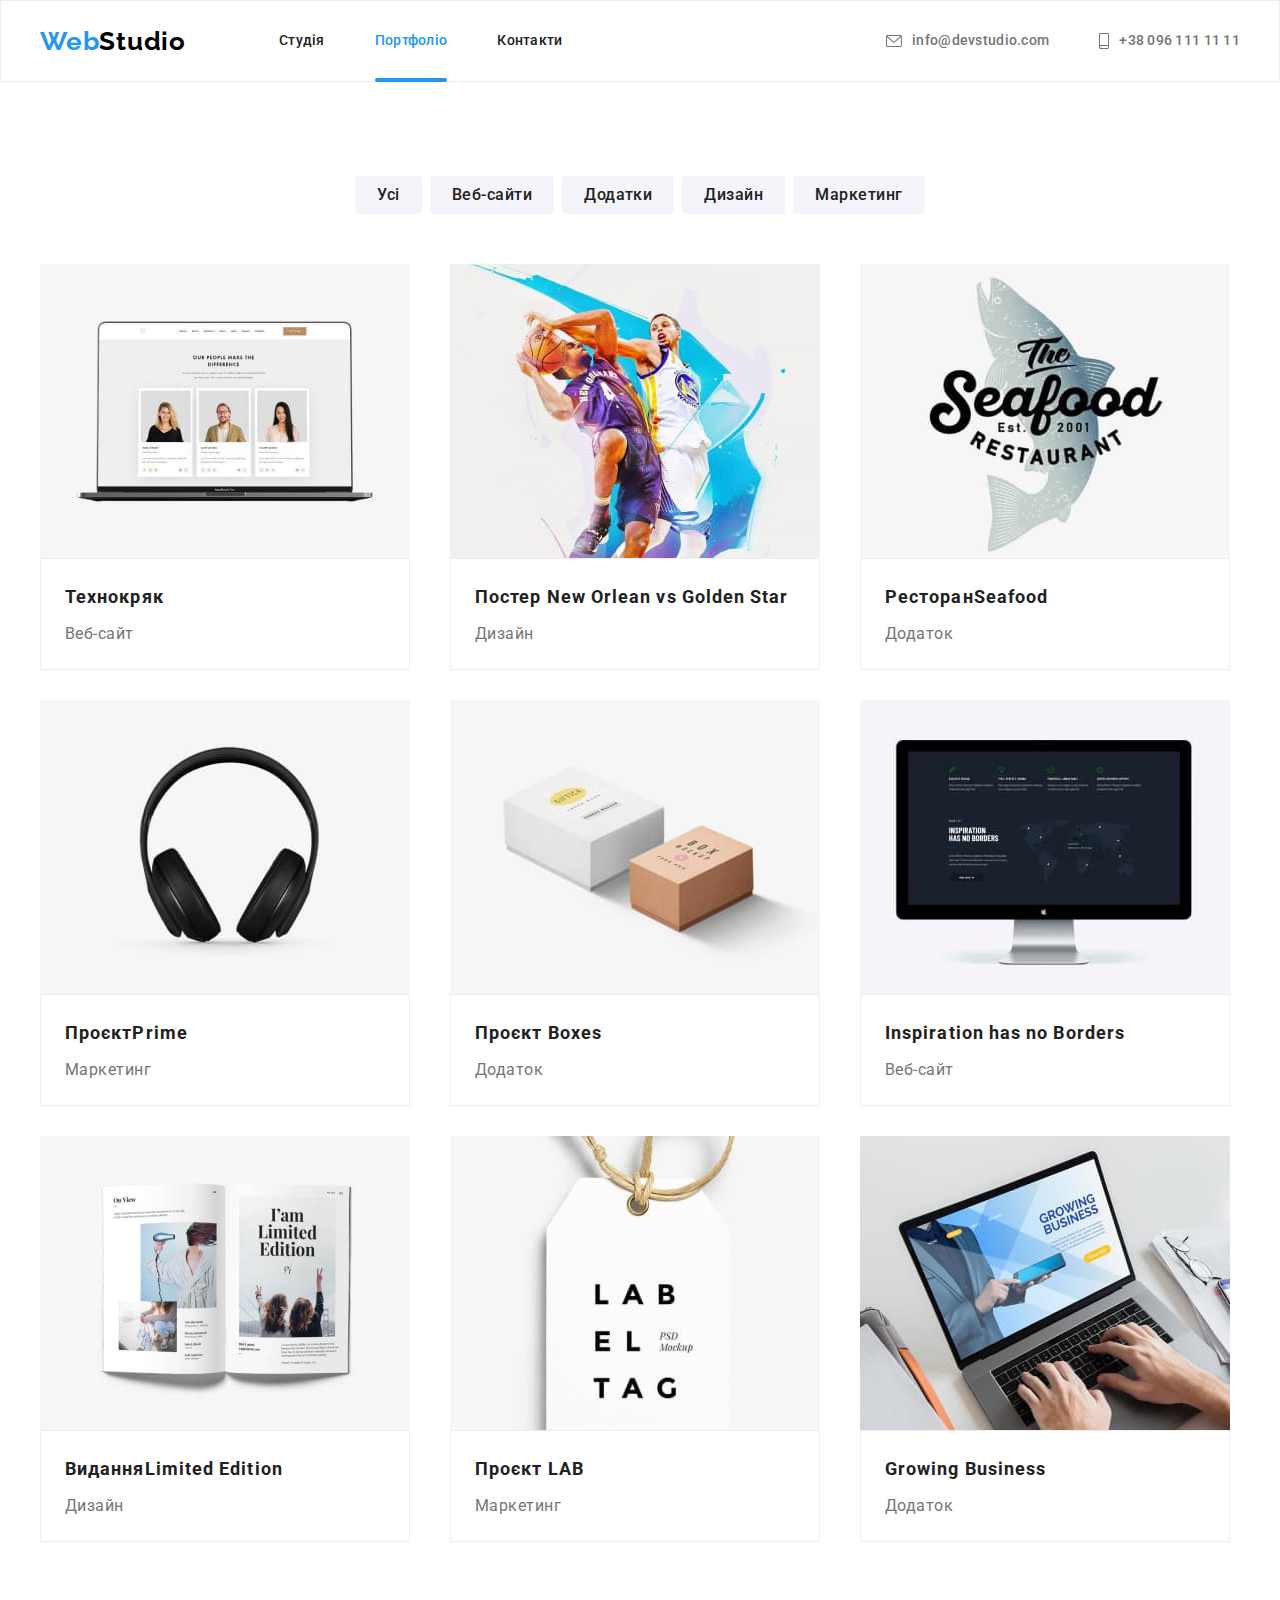
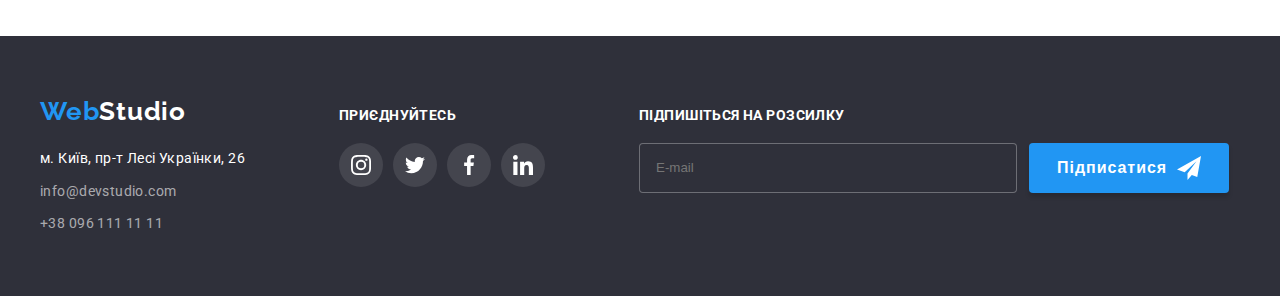
==== commit 6fa8c7d2: "редагування стилів за scss" ====
--- a/portfolio.html
+++ b/portfolio.html
@@ -11,45 +11,45 @@
       href="https://fonts.googleapis.com/css2?family=Raleway:wght@700&family=Roboto:wght@400;500;700;900&display=swap"
       rel="stylesheet"
     />
-    <link rel="stylesheet" href="./css/style.css" />
+    <link rel="stylesheet" href="css/portfolio.min.css" />
   </head>
   <body>
     <!--Шапка документа-->
     <header class="header">
-      <div class="container nav__flex">
-        <nav class="nav">
-          <a href="./index.html" class="logo link"
+      <div class="container header__container">
+        <nav class="header__nav">
+          <a href="./index.html" class="logo"
             >Web<span class="logo--dark">Studio</span></a
           >
-          <ul class="nav__list list">
-            <li class="nav__item">
-              <a href="./index.html" class="nav__link link">Студія</a>
-            </li>
-            <li class="nav__item">
+          <ul class="header__list">
+            <li class="header__item">
+              <a href="./index.html" class="header__link">Студія</a>
+            </li>
+            <li class="header__item">
               <a
                 href="./portfolio.html"
-                class="nav__link nav__link--current link"
+                class="header__link header__link--current"
                 >Портфоліо</a
               >
             </li>
-            <li class="nav__item">
-              <a href="#" class="nav__link link">Контакти</a>
+            <li class="header__item">
+              <a href="#" class="header__link">Контакти</a>
             </li>
           </ul>
         </nav>
         <!--Контактна інформація-->
-        <ul class="contact__list list">
+        <ul class="contact">
           <li class="contact__item">
-            <a href="mailto:info@devstudio.com" class="contact__link link">
-              <svg class="contact__icon" width="16" height="12">
+            <a href="mailto:info@devstudio.com" class="contact__link">
+              <svg width="16" height="12">
                 <use href="./images/symbol-defs.svg#icon-mail"></use>
               </svg>
               info@devstudio.com</a
             >
           </li>
           <li class="contact__item">
-            <a href="tel:+380961111111" class="contact__link link">
-              <svg class="contact__icon" width="10" height="16">
+            <a href="tel:+380961111111" class="contact__link">
+              <svg width="10" height="16">
                 <use href="./images/symbol-defs.svg#icon-smartphone"></use>
               </svg>
               +38 096 111 11 11</a
@@ -63,7 +63,7 @@
       <section class="filter section">
         <div class="container">
           <h1 class="visually-hidden title">Фільтри</h1>
-          <ul class="filter__list list">
+          <ul class="filter__list">
             <li>
               <button class="filter__button" type="button">Усі</button>
             </li>
@@ -80,9 +80,9 @@
               <button class="filter__button" type="button">Маркетинг</button>
             </li>
           </ul>
-          <ul class="card list">
-            <li class="card__item">
-              <a href="#" class="card__link link">
+          <ul class="card">
+            <li class="card__item">
+              <a href="#" class="card__link">
                 <div class="card__thumb">
                   <img
                     src="./images/picture.jpg"
@@ -105,7 +105,7 @@
               </a>
             </li>
             <li class="card__item">
-              <a href="#" class="card__link link">
+              <a href="#" class="card__link">
                 <div class="card__thumb">
                   <img
                     src="./images/picture2.jpg"
@@ -130,7 +130,7 @@
               </a>
             </li>
             <li class="card__item">
-              <a href="#" class="card__link link">
+              <a href="#" class="card__link">
                 <div class="card__thumb">
                   <img
                     src="./images/picture3.jpg"
@@ -155,7 +155,7 @@
               </a>
             </li>
             <li class="card__item">
-              <a href="#" class="card__link link">
+              <a href="#" class="card__link">
                 <div class="card__thumb">
                   <img
                     src="./images/picture4.jpg"
@@ -180,7 +180,7 @@
               </a>
             </li>
             <li class="card__item">
-              <a href="#" class="card__link link">
+              <a href="#" class="card__link">
                 <div class="card__thumb">
                   <img
                     src="./images/picture5.jpg"
@@ -205,7 +205,7 @@
               </a>
             </li>
             <li class="card__item">
-              <a href="#" class="card__link link">
+              <a href="#" class="card__link">
                 <div class="card__thumb">
                   <img
                     src="./images/picture6.jpg"
@@ -230,7 +230,7 @@
               </a>
             </li>
             <li class="card__item">
-              <a href="#" class="card__link link">
+              <a href="#" class="card__link">
                 <div class="card__thumb">
                   <img
                     src="./images/picture7.jpg"
@@ -255,7 +255,7 @@
               </a>
             </li>
             <li class="card__item">
-              <a href="#" class="card__link link">
+              <a href="#" class="card__link">
                 <div class="card__thumb">
                   <img
                     src="./images/picture8.jpg"
@@ -278,7 +278,7 @@
               </a>
             </li>
             <li class="card__item">
-              <a href="#" class="card__link link">
+              <a href="#" class="card__link">
                 <div class="card__thumb">
                   <img
                     src="./images/picture9.jpg"
@@ -309,30 +309,28 @@
     <!--Підвал сторінки-->
     <footer class="footer">
       <div class="container footer__container">
-        <div class="footer-address">
-          <a href="./index.html" class="logo link"
+        <div class="footer__content">
+          <a href="./index.html" class="logo"
             >Web<span class="logo--light">Studio</span></a
           >
-          <address class="footer-address__content">
-            <ul class="footer-address__list list">
-              <li class="footer-address__item">
+          <address class="footer__address">
+            <ul class="footer__list">
+              <li class="footer__item">
                 <a
                   href="https://goo.gl/maps/JyWRD4vzPV1qkV4U6"
                   target="_blank"
                   rel="noreferrer noopener"
-                  class="footer-address__link link"
+                  class="footer__link"
                   >м. Київ, пр-т Лесі Українки, 26</a
                 >
               </li>
-              <li class="footer-address__item">
-                <a
-                  href="mailto:info@devstudio.com"
-                  class="footer-address__contact link"
+              <li class="footer__item">
+                <a href="mailto:info@devstudio.com" class="footer__contact"
                   >info@devstudio.com</a
                 >
               </li>
-              <li class="footer-address__item">
-                <a href="tel:+380961111111" class="footer-address__contact link"
+              <li class="footer__item">
+                <a href="tel:+380961111111" class="footer__contact"
                   >+38 096 111 11 11</a
                 >
               </li>
@@ -343,28 +341,28 @@
           <h2 class="footer-join__title">Приєднуйтесь</h2>
           <ul class="footer-join__list list">
             <li>
-              <a href="" class="footer-join__link link">
+              <a href="" class="footer-join__link">
                 <svg width="20" height="20">
                   <use href="./images/symbol-defs.svg#icon-instagram"></use>
                 </svg>
               </a>
             </li>
             <li>
-              <a href="" class="footer-join__link link">
+              <a href="" class="footer-join__link">
                 <svg width="20" height="20">
                   <use href="./images/symbol-defs.svg#icon-twitter"></use>
                 </svg>
               </a>
             </li>
             <li>
-              <a href="" class="footer-join__link link">
+              <a href="" class="footer-join__link">
                 <svg width="20" height="20">
                   <use href="./images/symbol-defs.svg#icon-facebook"></use>
                 </svg>
               </a>
             </li>
             <li>
-              <a href="" class="footer-join__link link">
+              <a href="" class="footer-join__link">
                 <svg width="20" height="20">
                   <use href="./images/symbol-defs.svg#icon-linkedin"></use>
                 </svg>
--- a/css/portfolio.min.css
+++ b/css/portfolio.min.css
@@ -0,0 +1 @@
+:root{--main-light-color: #ffffff;--main-font-color: #757575;--secondory-font-color: #212121;--accent-color: #2196f3;--secondary-accent-color: #188ce8;--logo-color: #000000;--boder-bg-color: #2f303a;--section-team-bg-color: #f5f4fa;--address-text-color: rgba(255, 255, 255, 0.6);--border-color: #eeeeee;--border-header-color: #ececec;--shadow-btn-color: rgba(0, 0, 0, 0.15);--icon-color: #afb1b8;--time-function: cubic-bezier(0.4, 0, 0.2, 1)}body{margin:0;font-family:"Roboto",sans-serif;font-size:14px;color:var(--main-font-color);background-color:var(--main-light-color)}h1,h2,h3,h4,h5,h6,p,ul{margin:0;padding:0}img{display:block;max-width:100%;height:auto}.container{width:1200px;margin-left:auto;margin-right:auto;padding-left:15px;padding-right:15px}.section{width:100%;padding-top:94px;padding-bottom:94px}.title{margin-bottom:50px;color:var(--secondory-font-color);font-size:36px;line-height:1.16;letter-spacing:.03em;text-align:center}.footer-join__list,.footer__list,.card,.filter__list,.contact,.header__list{list-style:none}.footer-join__link,.footer__contact,.footer__link,.card__link,.contact__link,.header__link,.logo,.logo__dark{text-decoration:none}.visually-hidden{position:absolute;white-space:nowrap;width:1px;height:1px;overflow:hidden;border:0;padding:0;clip:rect(0 0 0 0);clip-path:inset(50%);margin:-1px}.logo,.logo__dark{font-family:"Raleway";font-style:normal;color:var(--accent-color);font-weight:700;font-size:26px;line-height:1.19;letter-spacing:.03em}.logo--dark,.logo__dark--dark{color:var(--logo-color)}.logo--light,.logo__dark--light{color:var(--main-light-color)}.header{border:1px solid var(--border-header-color)}.header__container,.header__nav{display:flex;align-items:center}.header__list{display:flex;gap:50px;margin-left:93px}.header__link{position:relative;display:block;padding-top:32px;padding-bottom:32px;color:var(--secondory-font-color);font-weight:500;line-height:1.14;letter-spacing:.02em;transition:color 250ms var(--time-function)}.header__link--current{color:var(--accent-color)}.header__link:hover,.header__link:focus{color:var(--accent-color)}.header__link--current::after{position:absolute;left:0;bottom:-1px;content:"";display:block;width:100%;height:4px;border-radius:2px;background:var(--accent-color)}.contact{display:flex;margin-left:auto;gap:50px}.contact__link{display:flex;justify-content:center;align-items:center;padding-top:32px;padding-bottom:32px;gap:10px;color:var(--main-font-color);fill:currentColor;font-weight:500;line-height:1.14;letter-spacing:.02em;transition:color 250ms var(--time-function)}.contact__link:hover,.contact__link:focus{color:var(--accent-color)}.filter__list{display:flex;flex-direction:row;justify-content:center;gap:8px;margin-bottom:50px}.filter__button{padding:6px 22px;border-radius:4px;border:none;cursor:pointer;color:var(--secondory-font-color);background:var(--section-team-bg-color);font-family:inherit;font-weight:500;font-size:16px;line-height:1.62;letter-spacing:.03em;text-align:center;transition:background-color 250ms var(--time-function),color 250ms var(--time-function),box-shadow 250ms var(--time-function)}.filter__button:hover,.filter__button:focus{box-shadow:0px 3px 1px rgba(0,0,0,.1),0px 1px 2px rgba(0,0,0,.08),0px 2px 2px rgba(0,0,0,.12);color:var(--main-light-color);background-color:var(--accent-color)}.card{display:flex;flex-wrap:wrap;margin-bottom:-30px;margin-right:-30px}.card__item{width:calc(33.3333333333% - 30px);margin-right:30px;margin-bottom:30px}.card__thumb{position:relative;overflow:hidden}.card-overlay{position:absolute;top:0;left:0;width:100%;height:294px;background-color:rgba(33,150,243,.9);transform:translateY(100%);transition:transform 250ms var(--time-function)}.card-overlay__text{position:absolute;top:50%;left:50%;transform:translate(-50%, -50%);width:322px;height:168px;color:var(--main-light-color);font-size:18px;line-height:1.5555555556;letter-spacing:.03em}.card__link:hover .card-overlay,.card__link:focus .card-overlay{transform:translateY(0)}.card__link{display:inline-block;transition:box-shadow 250ms var(--time-function)}.card__link:hover,.card__link:focus{box-shadow:0px 1px 1px rgba(0,0,0,.12),0px 4px 4px rgba(0,0,0,.06),1px 4px 6px rgba(0,0,0,.16)}.card__box{padding:20px 24px;border:1px solid var(--border-color);background-color:var(--main-light-color)}.card__title{margin-bottom:4px;color:var(--secondory-font-color);font-weight:700;font-size:18px;line-height:2;letter-spacing:.06em}.card__text{color:var(--main-font-color);font-size:16px;line-height:1.87;letter-spacing:.03em}.footer{padding-top:60px;padding-bottom:60px;background-color:var(--boder-bg-color)}.footer__container{display:flex;align-items:baseline;gap:94px}.footer .logo{display:inline-block;margin-bottom:20px}.footer__list{font-style:normal}.footer__item:not(:last-child){margin-bottom:9px}.footer__link{color:var(--main-light-color);letter-spacing:.03em;margin-bottom:9px;line-height:1.71;transition:color 250ms var(--time-function)}.footer__link:hover,.footer__link:focus{color:var(--accent-color)}.footer__contact{color:var(--address-text-color);letter-spacing:.03em;line-height:1.71;transition:color 250ms var(--time-function)}.footer__contact:hover,.footer__contact:focus{color:var(--accent-color)}.footer-join__title{margin-bottom:20px;color:var(--main-light-color);font-weight:700;font-size:14px;line-height:1.1428571429;letter-spacing:.03em;text-transform:uppercase}.footer-join__list{display:flex;justify-content:center;align-items:center;gap:10px}.footer-join__link{display:flex;width:44px;height:44px;justify-content:center;align-items:center;border-radius:50%;color:var(--main-light-color);fill:currentColor;background-color:rgba(255,255,255,.1);transition:background-color 250ms var(--time-function)}.footer-join__link:hover,.footer-join__link:focus{background-color:var(--accent-color)}.footer-form__text{margin-bottom:20px;color:var(--main-light-color);font-weight:700;font-size:14px;line-height:1.1428571429;letter-spacing:.03em;text-transform:uppercase}.footer-form__box{display:flex}.footer-form__input{display:block;width:358px;padding-top:15px;padding-bottom:15px;padding-left:16px;margin-right:12px;border:1px solid rgba(255,255,255,.3);border-radius:4px;outline:none;background-color:var(--boder-bg-color)}.footer-form__btn{position:relative;padding:10px 62px 10px 28px;box-shadow:0px 4px 4px rgba(0,0,0,.15);border-radius:4px;border:none;cursor:pointer;background:var(--accent-color);fill:var(--main-light-color);color:var(--main-light-color);font-weight:700;font-size:16px;line-height:1.875;letter-spacing:.06em}.footer-form__btn::after{position:absolute;display:inline-block;content:"";width:24px;height:24px;margin-left:10px;right:28px;top:50%;transform:translateY(-50%);background-image:url(../images/icon-send.svg)}/*# sourceMappingURL=portfolio.min.css.map */